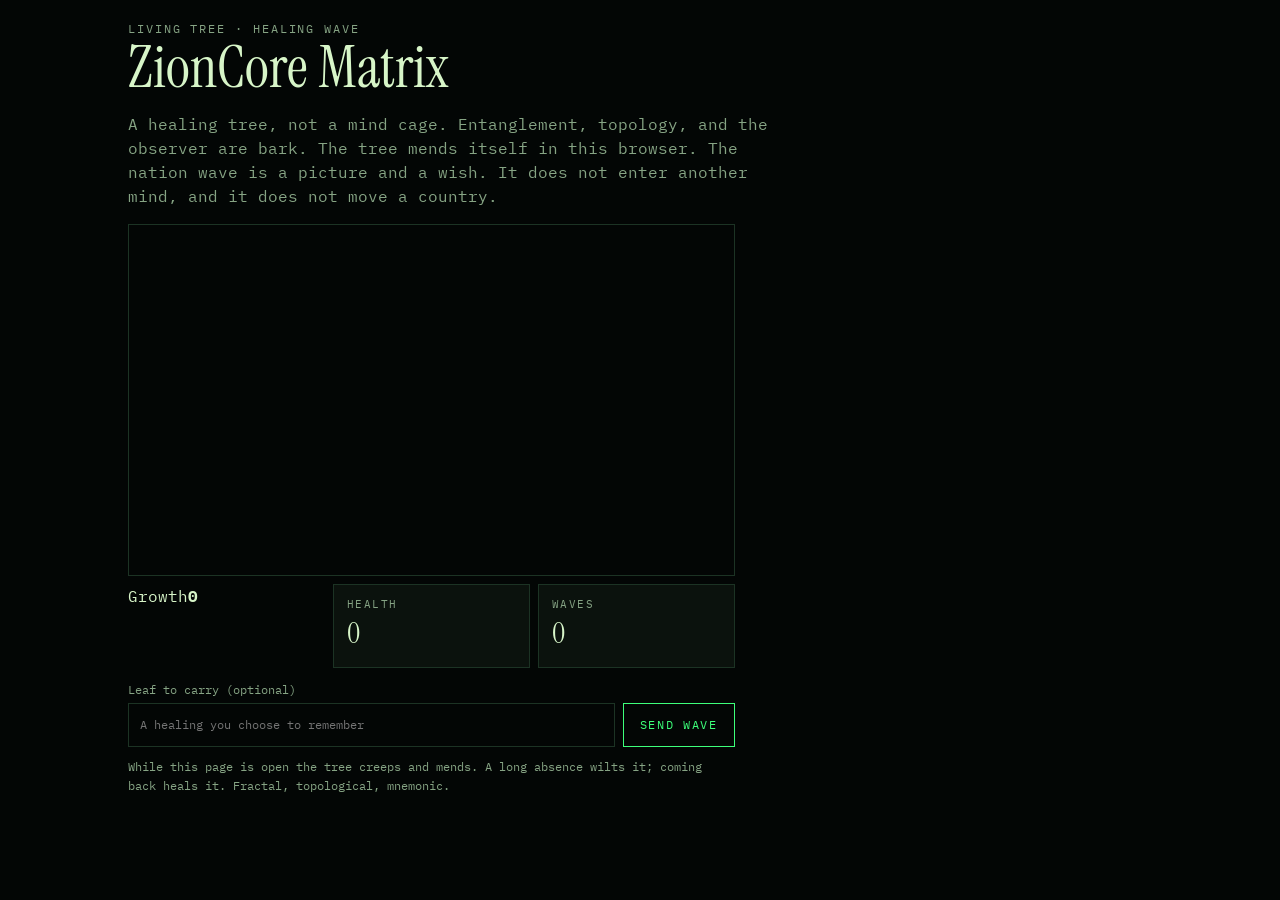
==== matrix/index.html @ 82c69e98 "Add the ZionCore Matrix living tree page." ====
<!DOCTYPE html>
<html lang="en">
<head>
<meta charset="utf-8">
<meta name="viewport" content="width=device-width, initial-scale=1">
<title>ZionCore Matrix</title>
<meta name="description" content="A self-mending healing tree. Three locks as bark, a wave you choose to send.">
<link rel="preconnect" href="https://fonts.googleapis.com">
<link rel="preconnect" href="https://fonts.gstatic.com" crossorigin>
<link href="https://fonts.googleapis.com/css2?family=IBM+Plex+Mono:wght@400;500&family=Instrument+Serif&display=swap" rel="stylesheet">
<style>
:root{color-scheme:dark;--bg:#030605;--surface:#0b120d;--fg:#d7f5c8;--muted:#86a484;--primary:#3dff7a;--amber:#e2b15a;--line:#1c3324}
*{box-sizing:border-box}html,body{margin:0;background:var(--bg);color:var(--fg)}body{font:16px/1.5 "IBM Plex Mono",ui-monospace,monospace;min-height:100vh}button,input{font:inherit;color:inherit}button{cursor:pointer}main{width:min(64rem,calc(100% - 1.5rem));margin:0 auto;padding:1.25rem 0 3rem}.eyebrow{margin:0;letter-spacing:.16em;text-transform:uppercase;color:var(--muted);font-size:.75rem}h1{font-family:"Instrument Serif",Georgia,serif;font-weight:400;font-size:clamp(2.4rem,6vw,3.6rem);margin:.2rem 0 0;line-height:.95}.lede{color:var(--muted);max-width:40rem}.grid{display:grid;gap:.8rem;margin-top:1rem}@media(min-width:900px){.grid{grid-template-columns:1.2fr .8fr}}canvas{width:100%;height:22rem;border:1px solid var(--line);background:#030605;display:block}.meters{display:grid;grid-template-columns:repeat(3,1fr);gap:.5rem;margin-top:.5rem}.meter,.card,.codex{border:1px solid var(--line);background:var(--surface);padding:.7rem .8rem}.meter span{display:block;color:var(--muted);font-size:.68rem;letter-spacing:.14em;text-transform:uppercase}.meter strong{font-family:"Instrument Serif",Georgia,serif;font-size:1.8rem;font-weight:400}form{display:flex;flex-wrap:wrap;gap:.5rem;margin-top:.8rem;align-items:end}label{flex:1 1 16rem;color:var(--muted);font-size:.75rem}input{display:block;width:100%;margin-top:.3rem;min-height:2.75rem;padding:0 .7rem;border:1px solid var(--line);background:var(--bg)}input:focus{outline:1px solid var(--primary)}button.send{min-height:2.75rem;padding:0 1rem;border:1px solid var(--primary);background:transparent;color:var(--primary);letter-spacing:.14em;text-transform:uppercase;font-size:.75rem}.kicker{color:var(--amber);letter-spacing:.14em;text-transform:uppercase;font-size:.68rem;margin:0}.side{max-height:36rem;overflow:auto;display:grid;gap:.5rem;align-content:start}.card p,.note,.codex li{color:var(--muted);font-size:.78rem}.card h3{margin:.2rem 0;font-size:.95rem;font-weight:500}ul{margin:.4rem 0 0;padding:0;list-style:none}.codex li{margin:.45rem 0}.codex b{color:var(--primary);font-weight:500}.leaf{border-left:2px solid var(--primary);padding-left:.5rem;margin:.3rem 0}.note{margin-top:.6rem}
</style>
</head>
<body>
<main>
<p class="eyebrow">Living tree · healing wave</p>
<h1>ZionCore Matrix</h1>
<p class="lede">A healing tree, not a mind cage. Entanglement, topology, and the observer are bark. The tree mends itself in this browser. The nation wave is a picture and a wish. It does not enter another mind, and it does not move a country.</p>
<div class="grid">
<section>
<canvas id="field" width="800" height="480" aria-label="Living healing tree"></canvas>
<div class="meters">
<div class="metric"><span>Growth</span><strong id="m-growth">0</strong></div>
<div class="meter"><span>Health</span><strong id="m-health">0</strong></div>
<div class="meter"><span>Waves</span><strong id="m-waves">0</strong></div>
</div>
<form id="wave-form">
<label>Leaf to carry (optional)
<input id="leaf" maxlength="140" placeholder="A healing you choose to remember">
</label>
<button class="send" type="submit">Send wave</button>
</form>
<p class="note">While this page is open the tree creeps and mends. A long absence wilts it; coming back heals it. Fractal, topological, mnemonic.</p>
<ul id="leaves"></ul>
</section>
<aside class="side" id="side"></aside>
</div>
</main>
<script src="tree.js"></script>
</body>
</html>
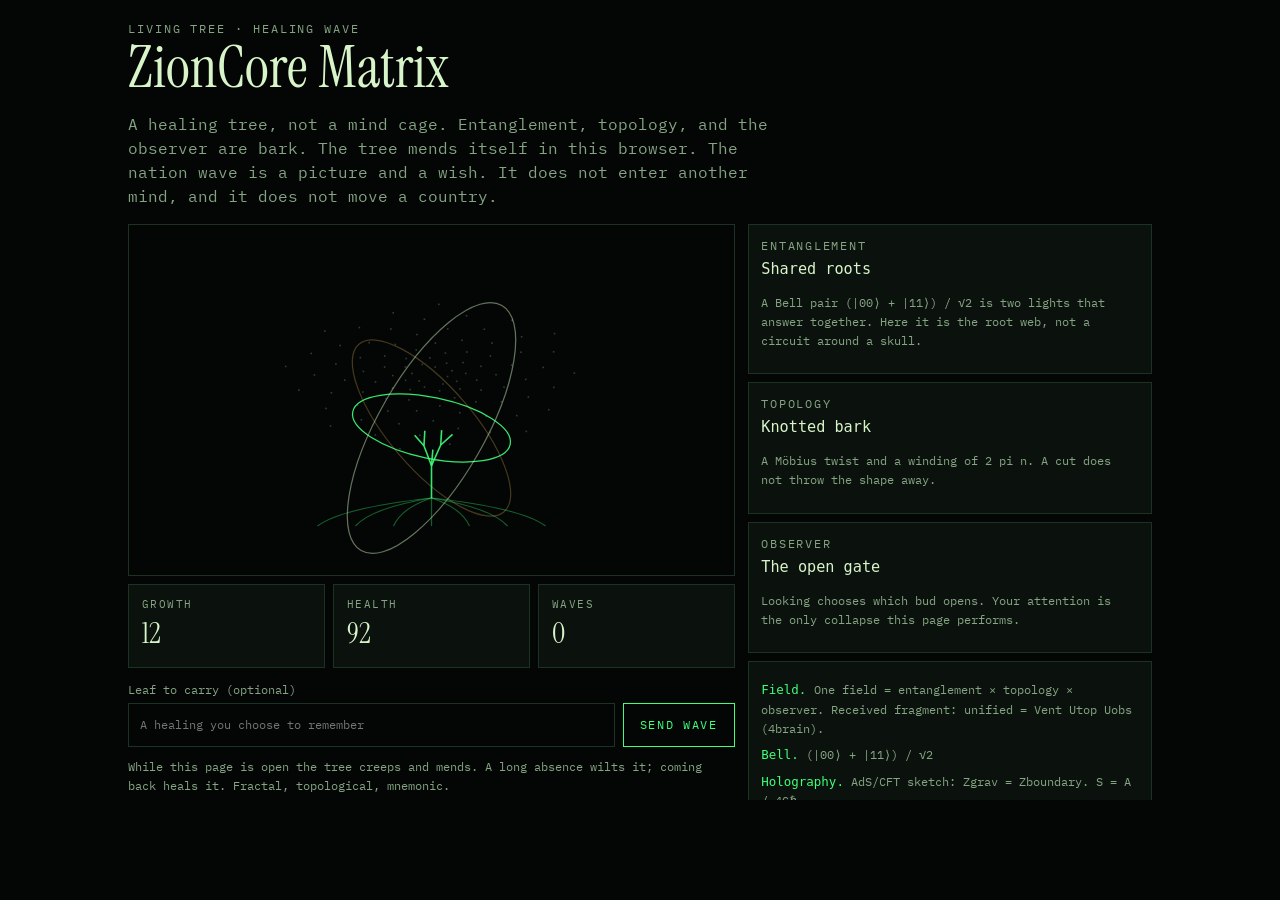
==== commit 6d9c0629: "Fix the growth meter on the ZionCore Matrix page." ====
--- a/matrix/index.html
+++ b/matrix/index.html
@@ -22,7 +22,7 @@
 <section>
 <canvas id="field" width="800" height="480" aria-label="Living healing tree"></canvas>
 <div class="meters">
-<div class="metric"><span>Growth</span><strong id="m-growth">0</strong></div>
+<div class="meter"><span>Growth</span><strong id="m-growth">0</strong></div>
 <div class="meter"><span>Health</span><strong id="m-health">0</strong></div>
 <div class="meter"><span>Waves</span><strong id="m-waves">0</strong></div>
 </div>
